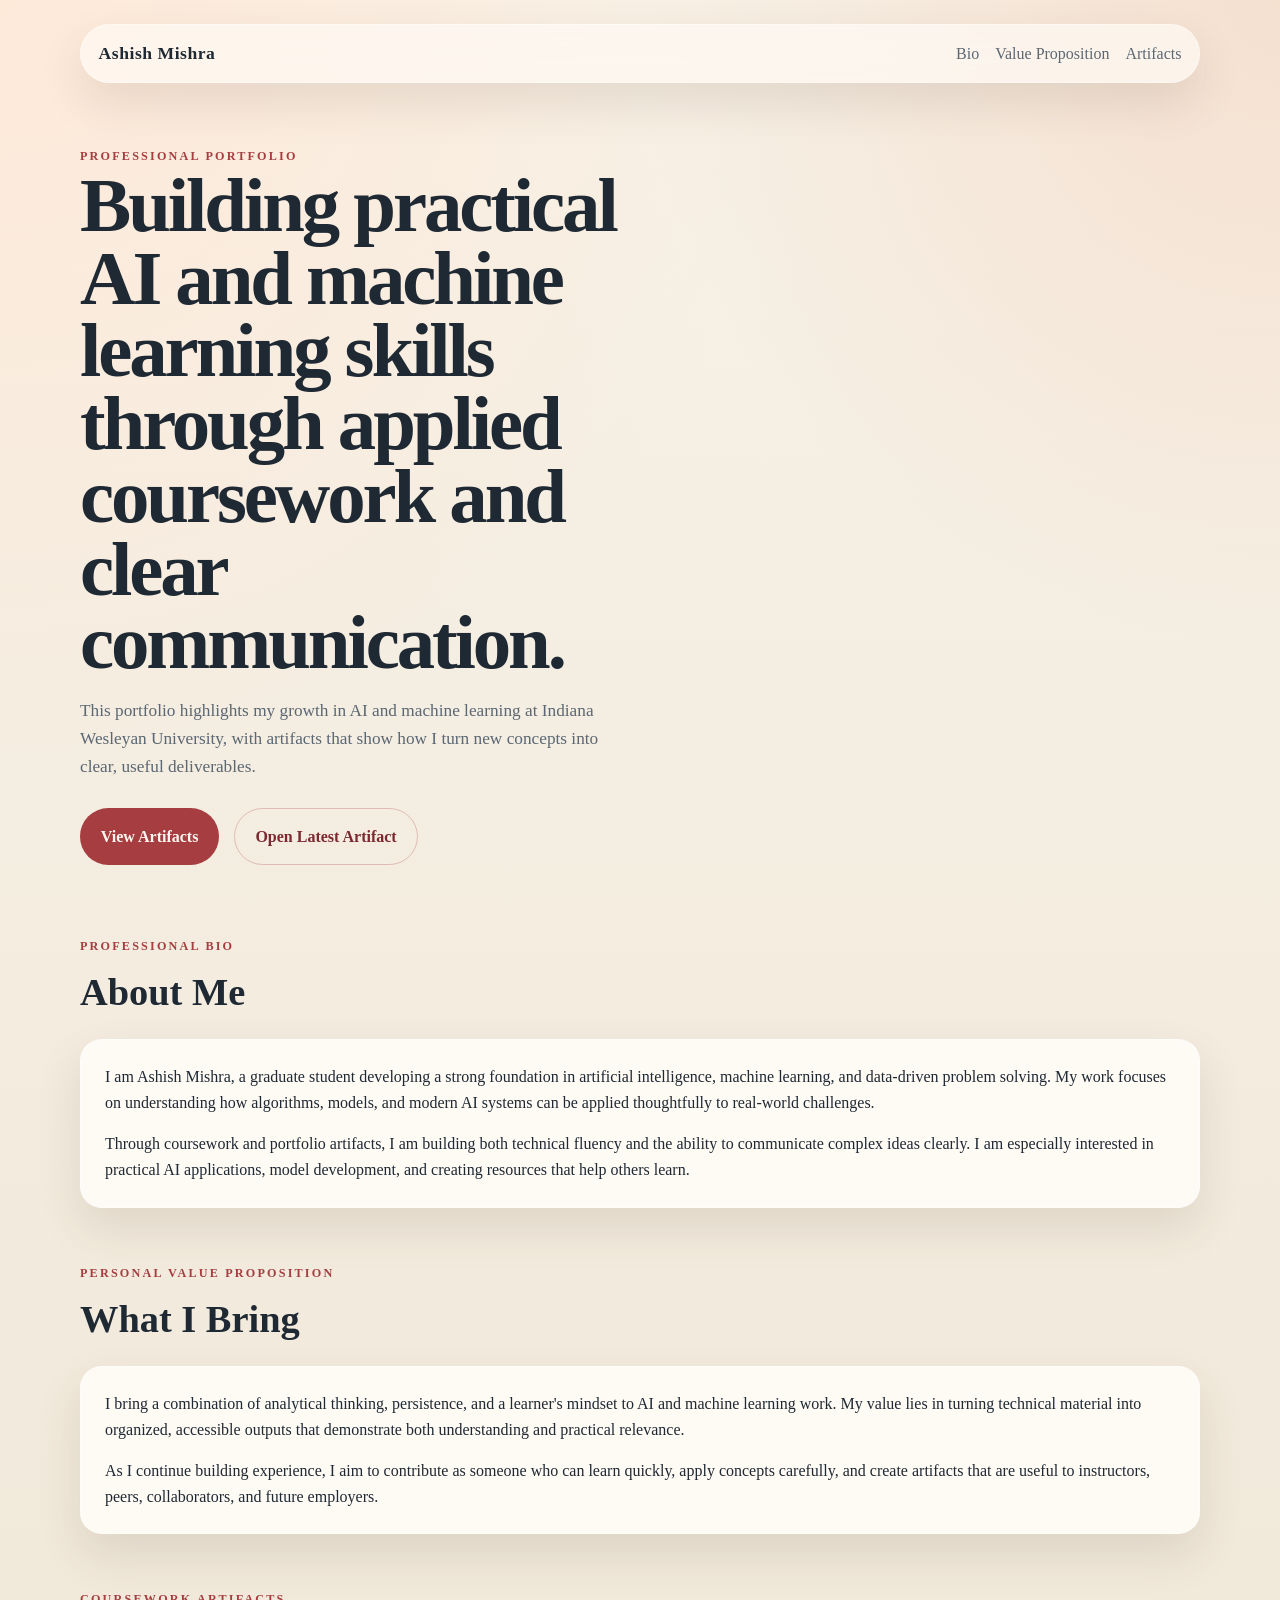
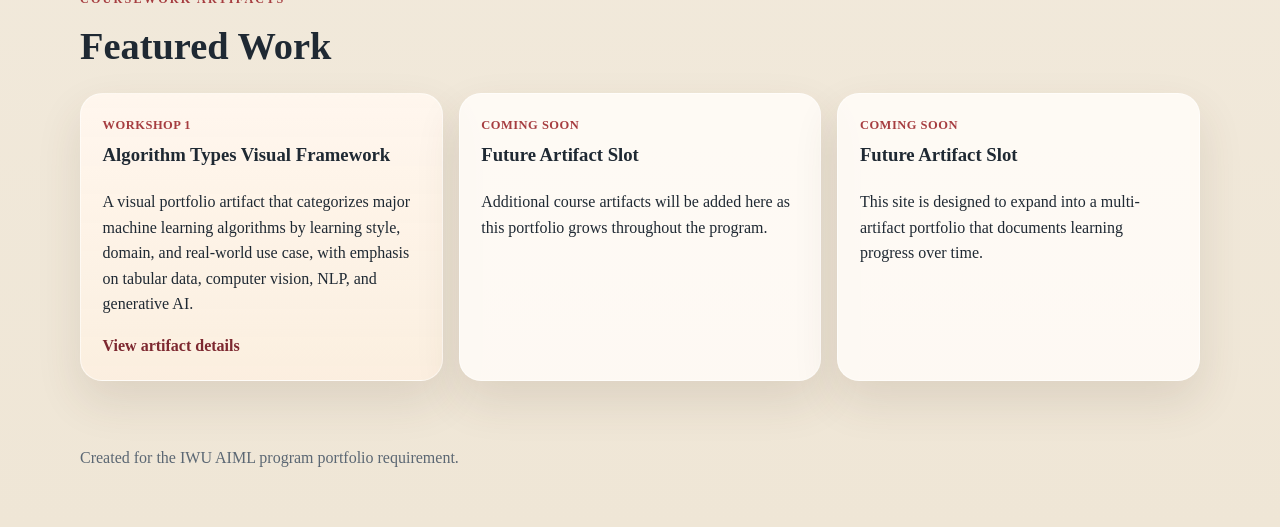
==== index.html @ a8a14ce5 "Create initial GitHub Pages portfolio site" ====
<!DOCTYPE html>
<html lang="en">
<head>
  <meta charset="UTF-8">
  <meta name="viewport" content="width=device-width, initial-scale=1.0">
  <title>Ashish Mishra | AI/ML Portfolio</title>
  <meta name="description" content="Professional portfolio for Ashish Mishra featuring AI and machine learning coursework artifacts.">
  <link rel="stylesheet" href="styles.css">
</head>
<body>
  <header class="hero">
    <nav class="nav">
      <a class="brand" href="index.html">Ashish Mishra</a>
      <div class="nav-links">
        <a href="#bio">Bio</a>
        <a href="#value">Value Proposition</a>
        <a href="#artifacts">Artifacts</a>
      </div>
    </nav>
    <section class="hero-content">
      <p class="eyebrow">Professional Portfolio</p>
      <h1>Building practical AI and machine learning skills through applied coursework and clear communication.</h1>
      <p class="lede">
        This portfolio highlights my growth in AI and machine learning at Indiana Wesleyan University,
        with artifacts that show how I turn new concepts into clear, useful deliverables.
      </p>
      <div class="hero-actions">
        <a class="button" href="#artifacts">View Artifacts</a>
        <a class="button button-secondary" href="artifact-algorithm-types.html">Open Latest Artifact</a>
      </div>
    </section>
  </header>

  <main>
    <section class="section" id="bio">
      <div class="section-heading">
        <p class="eyebrow">Professional Bio</p>
        <h2>About Me</h2>
      </div>
      <div class="card prose">
        <p>
          I am Ashish Mishra, a graduate student developing a strong foundation in artificial intelligence,
          machine learning, and data-driven problem solving. My work focuses on understanding how algorithms,
          models, and modern AI systems can be applied thoughtfully to real-world challenges.
        </p>
        <p>
          Through coursework and portfolio artifacts, I am building both technical fluency and the ability
          to communicate complex ideas clearly. I am especially interested in practical AI applications,
          model development, and creating resources that help others learn.
        </p>
      </div>
    </section>

    <section class="section" id="value">
      <div class="section-heading">
        <p class="eyebrow">Personal Value Proposition</p>
        <h2>What I Bring</h2>
      </div>
      <div class="card prose">
        <p>
          I bring a combination of analytical thinking, persistence, and a learner's mindset to AI and machine
          learning work. My value lies in turning technical material into organized, accessible outputs that
          demonstrate both understanding and practical relevance.
        </p>
        <p>
          As I continue building experience, I aim to contribute as someone who can learn quickly, apply
          concepts carefully, and create artifacts that are useful to instructors, peers, collaborators,
          and future employers.
        </p>
      </div>
    </section>

    <section class="section" id="artifacts">
      <div class="section-heading">
        <p class="eyebrow">Coursework Artifacts</p>
        <h2>Featured Work</h2>
      </div>
      <div class="artifact-grid">
        <article class="artifact-card artifact-card-featured">
          <p class="artifact-tag">Workshop 1</p>
          <h3>Algorithm Types Visual Framework</h3>
          <p>
            A visual portfolio artifact that categorizes major machine learning algorithms by learning style,
            domain, and real-world use case, with emphasis on tabular data, computer vision, NLP, and generative AI.
          </p>
          <a class="text-link" href="artifact-algorithm-types.html">View artifact details</a>
        </article>

        <article class="artifact-card">
          <p class="artifact-tag">Coming Soon</p>
          <h3>Future Artifact Slot</h3>
          <p>
            Additional course artifacts will be added here as this portfolio grows throughout the program.
          </p>
        </article>

        <article class="artifact-card">
          <p class="artifact-tag">Coming Soon</p>
          <h3>Future Artifact Slot</h3>
          <p>
            This site is designed to expand into a multi-artifact portfolio that documents learning progress over time.
          </p>
        </article>
      </div>
    </section>
  </main>

  <footer class="footer">
    <p>Created for the IWU AIML program portfolio requirement.</p>
  </footer>
</body>
</html>
---- styles.css ----
:root {
  --bg: #f5efe3;
  --surface: rgba(255, 252, 247, 0.88);
  --surface-strong: #fffdf8;
  --text: #1f2933;
  --muted: #5b6773;
  --line: rgba(31, 41, 51, 0.12);
  --accent: #a63d40;
  --accent-dark: #7d2830;
  --accent-soft: #f4d9c6;
  --shadow: 0 20px 45px rgba(84, 60, 44, 0.12);
  --radius: 22px;
  --max: 1120px;
}

* {
  box-sizing: border-box;
}

html {
  scroll-behavior: smooth;
}

body {
  margin: 0;
  font-family: Georgia, "Times New Roman", serif;
  color: var(--text);
  background:
    radial-gradient(circle at top left, rgba(255, 232, 214, 0.85), transparent 32%),
    radial-gradient(circle at top right, rgba(244, 217, 198, 0.7), transparent 26%),
    linear-gradient(180deg, #f7f1e7 0%, #efe6d6 100%);
  line-height: 1.6;
}

img {
  max-width: 100%;
  display: block;
}

a {
  color: inherit;
  text-decoration: none;
}

.hero,
.subpage-header {
  padding: 1.5rem 1.25rem 3rem;
}

.nav,
.hero-content,
.subpage-intro,
.section,
.footer {
  width: min(var(--max), calc(100% - 2rem));
  margin: 0 auto;
}

.nav {
  display: flex;
  align-items: center;
  justify-content: space-between;
  gap: 1rem;
  padding: 0.9rem 1.1rem;
  background: rgba(255, 250, 244, 0.7);
  border: 1px solid rgba(255, 255, 255, 0.45);
  backdrop-filter: blur(12px);
  border-radius: 999px;
  box-shadow: var(--shadow);
}

.brand {
  font-size: 1.1rem;
  font-weight: 700;
  letter-spacing: 0.03em;
}

.nav-links {
  display: flex;
  flex-wrap: wrap;
  gap: 1rem;
  color: var(--muted);
}

.hero-content,
.subpage-intro {
  padding-top: 4rem;
}

.hero-content h1,
.subpage-intro h1 {
  margin: 0.2rem 0 1rem;
  max-width: 14ch;
  font-size: clamp(2.7rem, 6vw, 5.5rem);
  line-height: 0.95;
  letter-spacing: -0.04em;
}

.lede {
  max-width: 62ch;
  font-size: 1.08rem;
  color: var(--muted);
}

.eyebrow {
  margin: 0;
  text-transform: uppercase;
  letter-spacing: 0.18em;
  font-size: 0.76rem;
  font-weight: 700;
  color: var(--accent);
}

.hero-actions {
  display: flex;
  flex-wrap: wrap;
  gap: 0.9rem;
  margin-top: 1.75rem;
}

.button,
.button-secondary {
  display: inline-flex;
  align-items: center;
  justify-content: center;
  padding: 0.9rem 1.3rem;
  border-radius: 999px;
  font-weight: 700;
  transition: transform 160ms ease, background 160ms ease;
}

.button {
  background: var(--accent);
  color: #fff8f1;
}

.button-secondary {
  background: transparent;
  color: var(--accent-dark);
  border: 1px solid rgba(166, 61, 64, 0.28);
}

.button:hover,
.button-secondary:hover,
.text-link:hover {
  transform: translateY(-1px);
}

.section {
  padding: 1.5rem 0 2rem;
}

.section-heading {
  margin-bottom: 1rem;
}

.section-heading h2 {
  margin: 0.35rem 0 0;
  font-size: clamp(1.8rem, 3vw, 2.6rem);
}

.card,
.artifact-card,
.info-card,
.image-frame {
  background: var(--surface);
  border: 1px solid rgba(255, 255, 255, 0.56);
  border-radius: var(--radius);
  box-shadow: var(--shadow);
}

.card,
.info-card {
  padding: 1.5rem;
}

.prose p {
  margin-top: 0;
}

.prose p:last-child {
  margin-bottom: 0;
}

.artifact-grid,
.info-grid {
  display: grid;
  gap: 1rem;
}

.artifact-grid {
  grid-template-columns: repeat(auto-fit, minmax(240px, 1fr));
}

.artifact-card {
  padding: 1.35rem;
}

.artifact-card-featured {
  background:
    linear-gradient(180deg, rgba(255, 247, 238, 0.96), rgba(252, 239, 224, 0.92));
}

.artifact-tag {
  margin: 0 0 0.3rem;
  color: var(--accent);
  font-weight: 700;
  letter-spacing: 0.04em;
  text-transform: uppercase;
  font-size: 0.78rem;
}

.artifact-card h3,
.info-card h3 {
  margin-top: 0;
}

.text-link {
  color: var(--accent-dark);
  font-weight: 700;
}

.artifact-page {
  padding-bottom: 2rem;
}

.image-frame {
  padding: 1rem;
}

.info-grid {
  grid-template-columns: repeat(auto-fit, minmax(240px, 1fr));
}

.footer {
  padding: 1rem 0 2.5rem;
  color: var(--muted);
}

@media (max-width: 720px) {
  .nav {
    border-radius: 28px;
    align-items: flex-start;
    flex-direction: column;
  }

  .hero-content,
  .subpage-intro {
    padding-top: 2.75rem;
  }

  .hero-content h1,
  .subpage-intro h1 {
    max-width: none;
  }
}
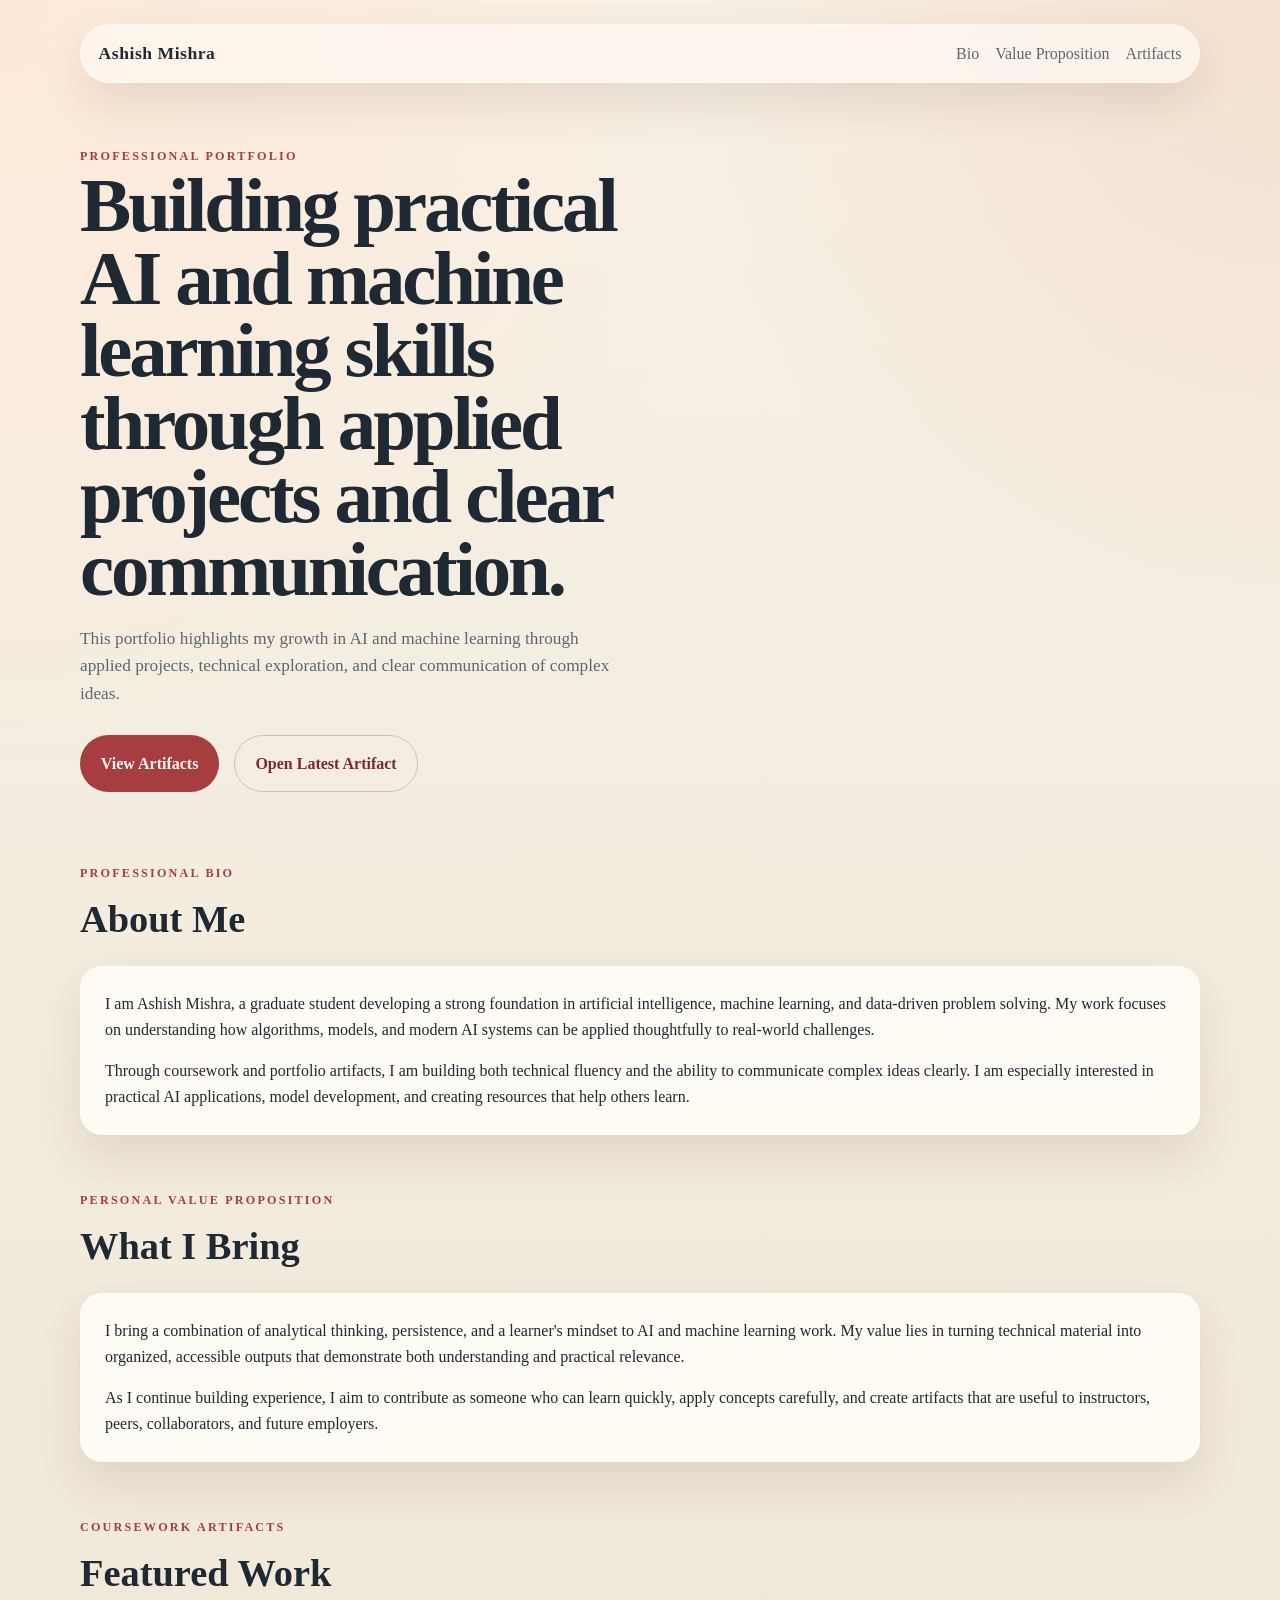
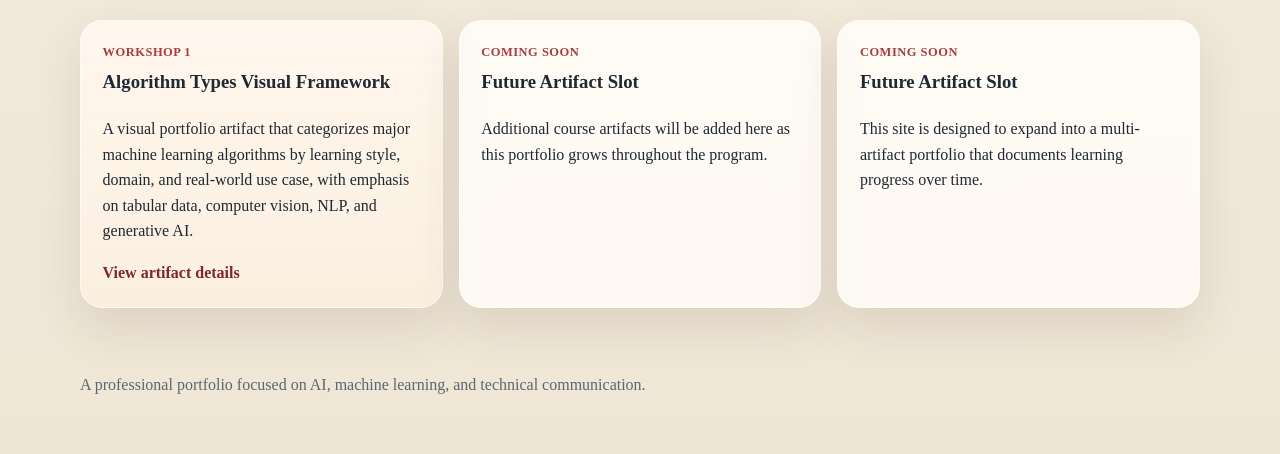
==== commit c19c8123: "Remove course-specific portfolio references" ====
--- a/index.html
+++ b/index.html
@@ -19,10 +19,10 @@
     </nav>
     <section class="hero-content">
       <p class="eyebrow">Professional Portfolio</p>
-      <h1>Building practical AI and machine learning skills through applied coursework and clear communication.</h1>
+      <h1>Building practical AI and machine learning skills through applied projects and clear communication.</h1>
       <p class="lede">
-        This portfolio highlights my growth in AI and machine learning at Indiana Wesleyan University,
-        with artifacts that show how I turn new concepts into clear, useful deliverables.
+        This portfolio highlights my growth in AI and machine learning through applied projects,
+        technical exploration, and clear communication of complex ideas.
       </p>
       <div class="hero-actions">
         <a class="button" href="#artifacts">View Artifacts</a>
@@ -106,7 +106,7 @@
   </main>
 
   <footer class="footer">
-    <p>Created for the IWU AIML program portfolio requirement.</p>
+    <p>A professional portfolio focused on AI, machine learning, and technical communication.</p>
   </footer>
 </body>
 </html>
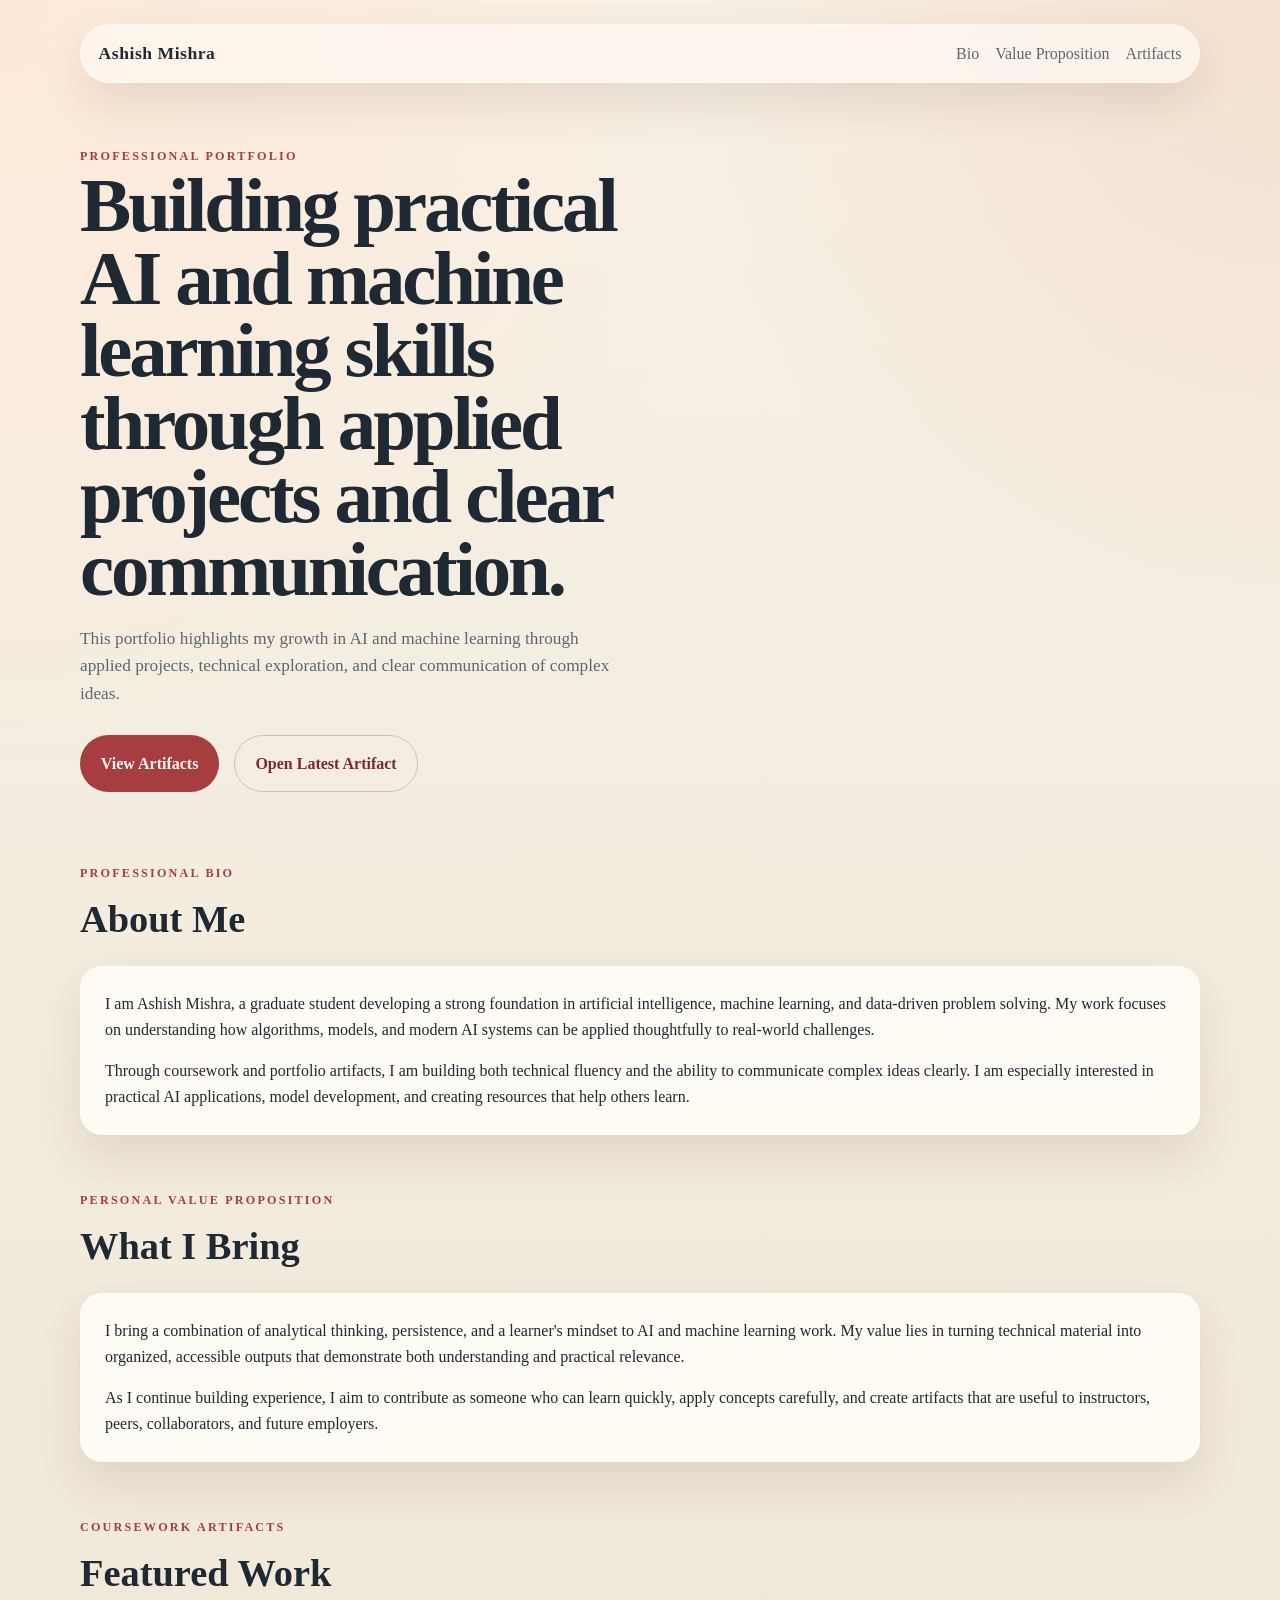
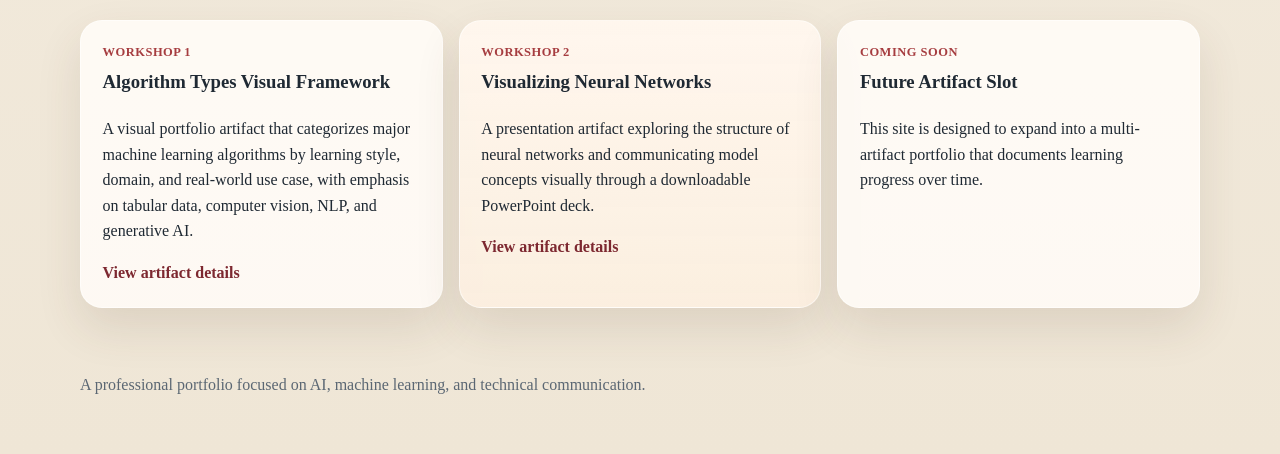
==== commit 1958d39c: "Add neural networks presentation to portfolio site" ====
--- a/index.html
+++ b/index.html
@@ -26,7 +26,7 @@
       </p>
       <div class="hero-actions">
         <a class="button" href="#artifacts">View Artifacts</a>
-        <a class="button button-secondary" href="artifact-algorithm-types.html">Open Latest Artifact</a>
+        <a class="button button-secondary" href="artifact-visualizing-neural-networks.html">Open Latest Artifact</a>
       </div>
     </section>
   </header>
@@ -76,7 +76,7 @@
         <h2>Featured Work</h2>
       </div>
       <div class="artifact-grid">
-        <article class="artifact-card artifact-card-featured">
+        <article class="artifact-card">
           <p class="artifact-tag">Workshop 1</p>
           <h3>Algorithm Types Visual Framework</h3>
           <p>
@@ -86,12 +86,14 @@
           <a class="text-link" href="artifact-algorithm-types.html">View artifact details</a>
         </article>
 
-        <article class="artifact-card">
-          <p class="artifact-tag">Coming Soon</p>
-          <h3>Future Artifact Slot</h3>
+        <article class="artifact-card artifact-card-featured">
+          <p class="artifact-tag">Workshop 2</p>
+          <h3>Visualizing Neural Networks</h3>
           <p>
-            Additional course artifacts will be added here as this portfolio grows throughout the program.
+            A presentation artifact exploring the structure of neural networks and communicating model concepts
+            visually through a downloadable PowerPoint deck.
           </p>
+          <a class="text-link" href="artifact-visualizing-neural-networks.html">View artifact details</a>
         </article>
 
         <article class="artifact-card">
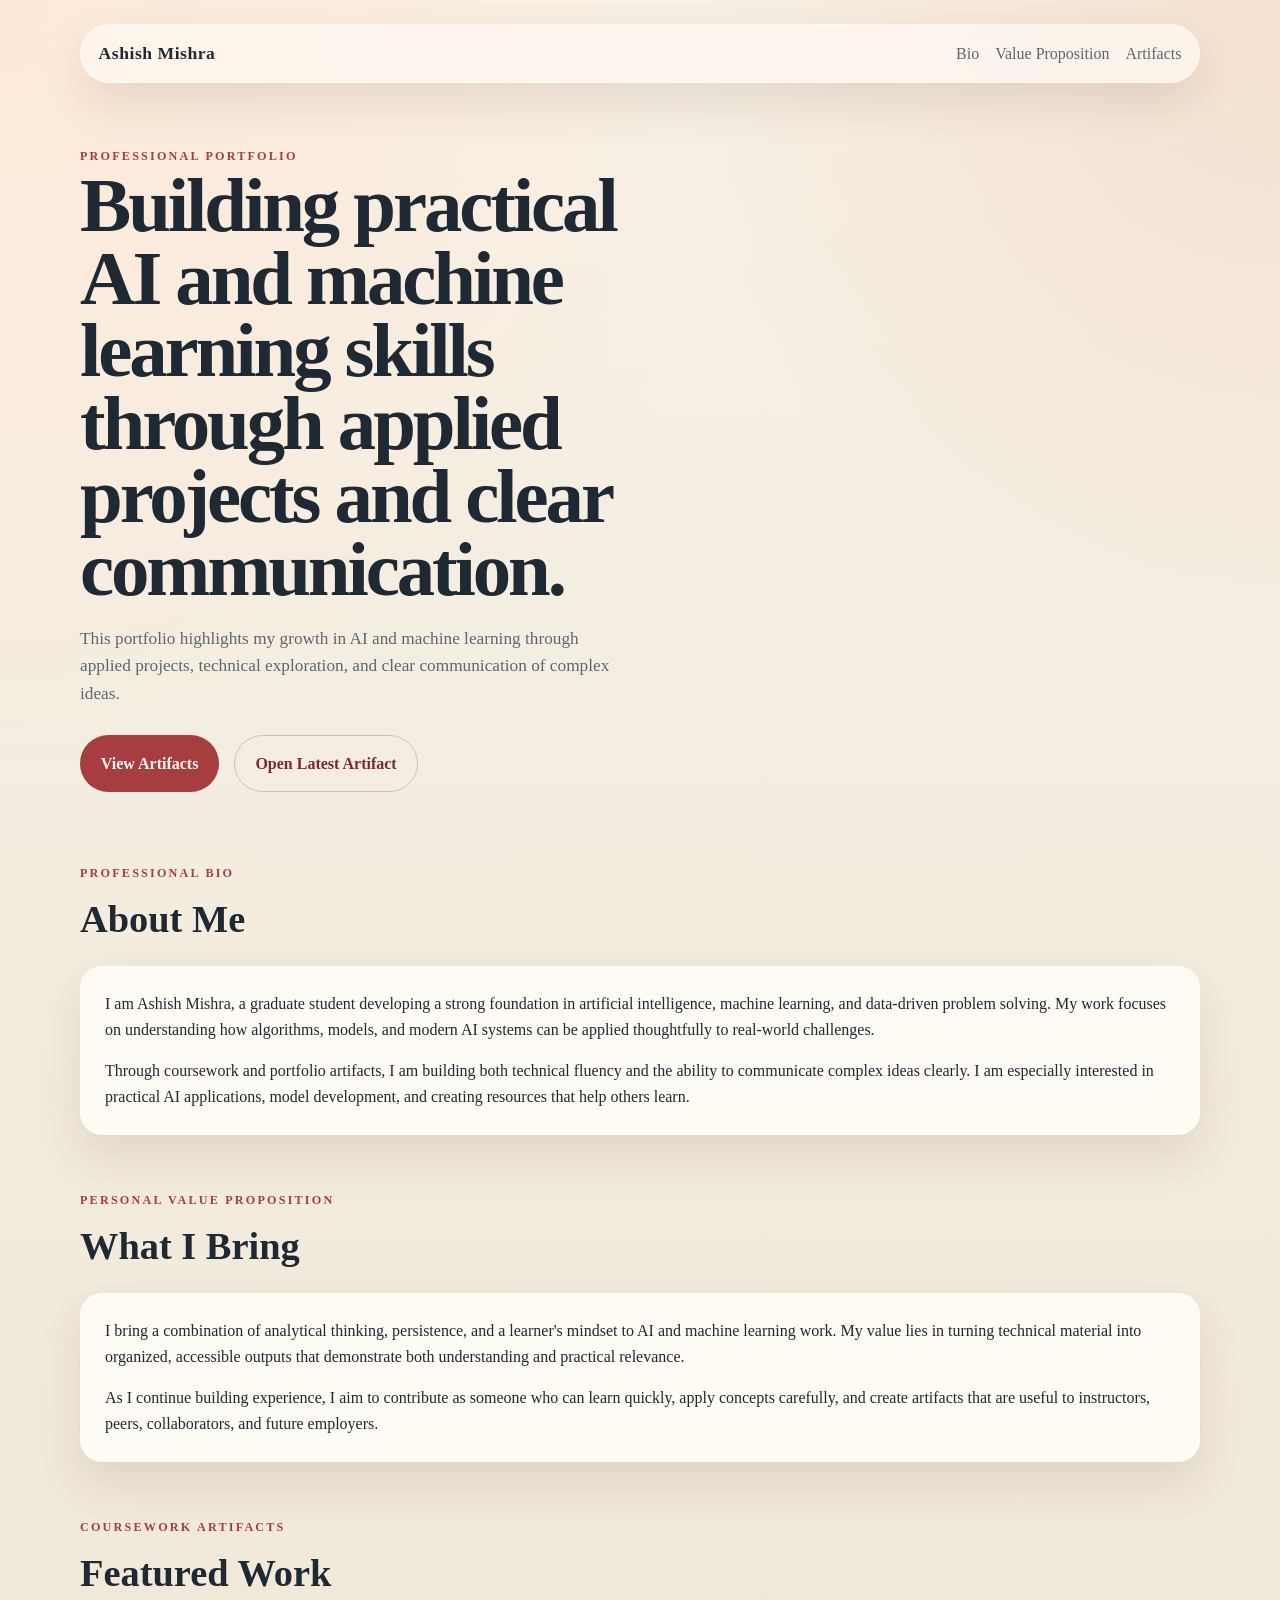
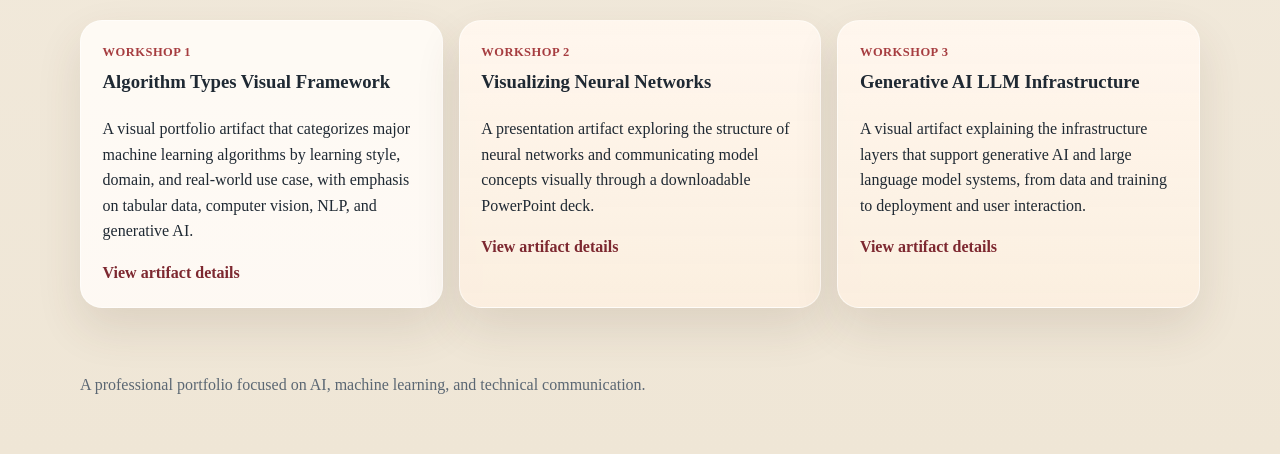
==== commit f9747915: "Add generative AI LLM infrastructure artifact" ====
--- a/index.html
+++ b/index.html
@@ -26,7 +26,7 @@
       </p>
       <div class="hero-actions">
         <a class="button" href="#artifacts">View Artifacts</a>
-        <a class="button button-secondary" href="artifact-visualizing-neural-networks.html">Open Latest Artifact</a>
+        <a class="button button-secondary" href="artifact-generative-ai-llm-infrastructure.html">Open Latest Artifact</a>
       </div>
     </section>
   </header>
@@ -96,12 +96,14 @@
           <a class="text-link" href="artifact-visualizing-neural-networks.html">View artifact details</a>
         </article>
 
-        <article class="artifact-card">
-          <p class="artifact-tag">Coming Soon</p>
-          <h3>Future Artifact Slot</h3>
+        <article class="artifact-card artifact-card-featured">
+          <p class="artifact-tag">Workshop 3</p>
+          <h3>Generative AI LLM Infrastructure</h3>
           <p>
-            This site is designed to expand into a multi-artifact portfolio that documents learning progress over time.
+            A visual artifact explaining the infrastructure layers that support generative AI and large language
+            model systems, from data and training to deployment and user interaction.
           </p>
+          <a class="text-link" href="artifact-generative-ai-llm-infrastructure.html">View artifact details</a>
         </article>
       </div>
     </section>
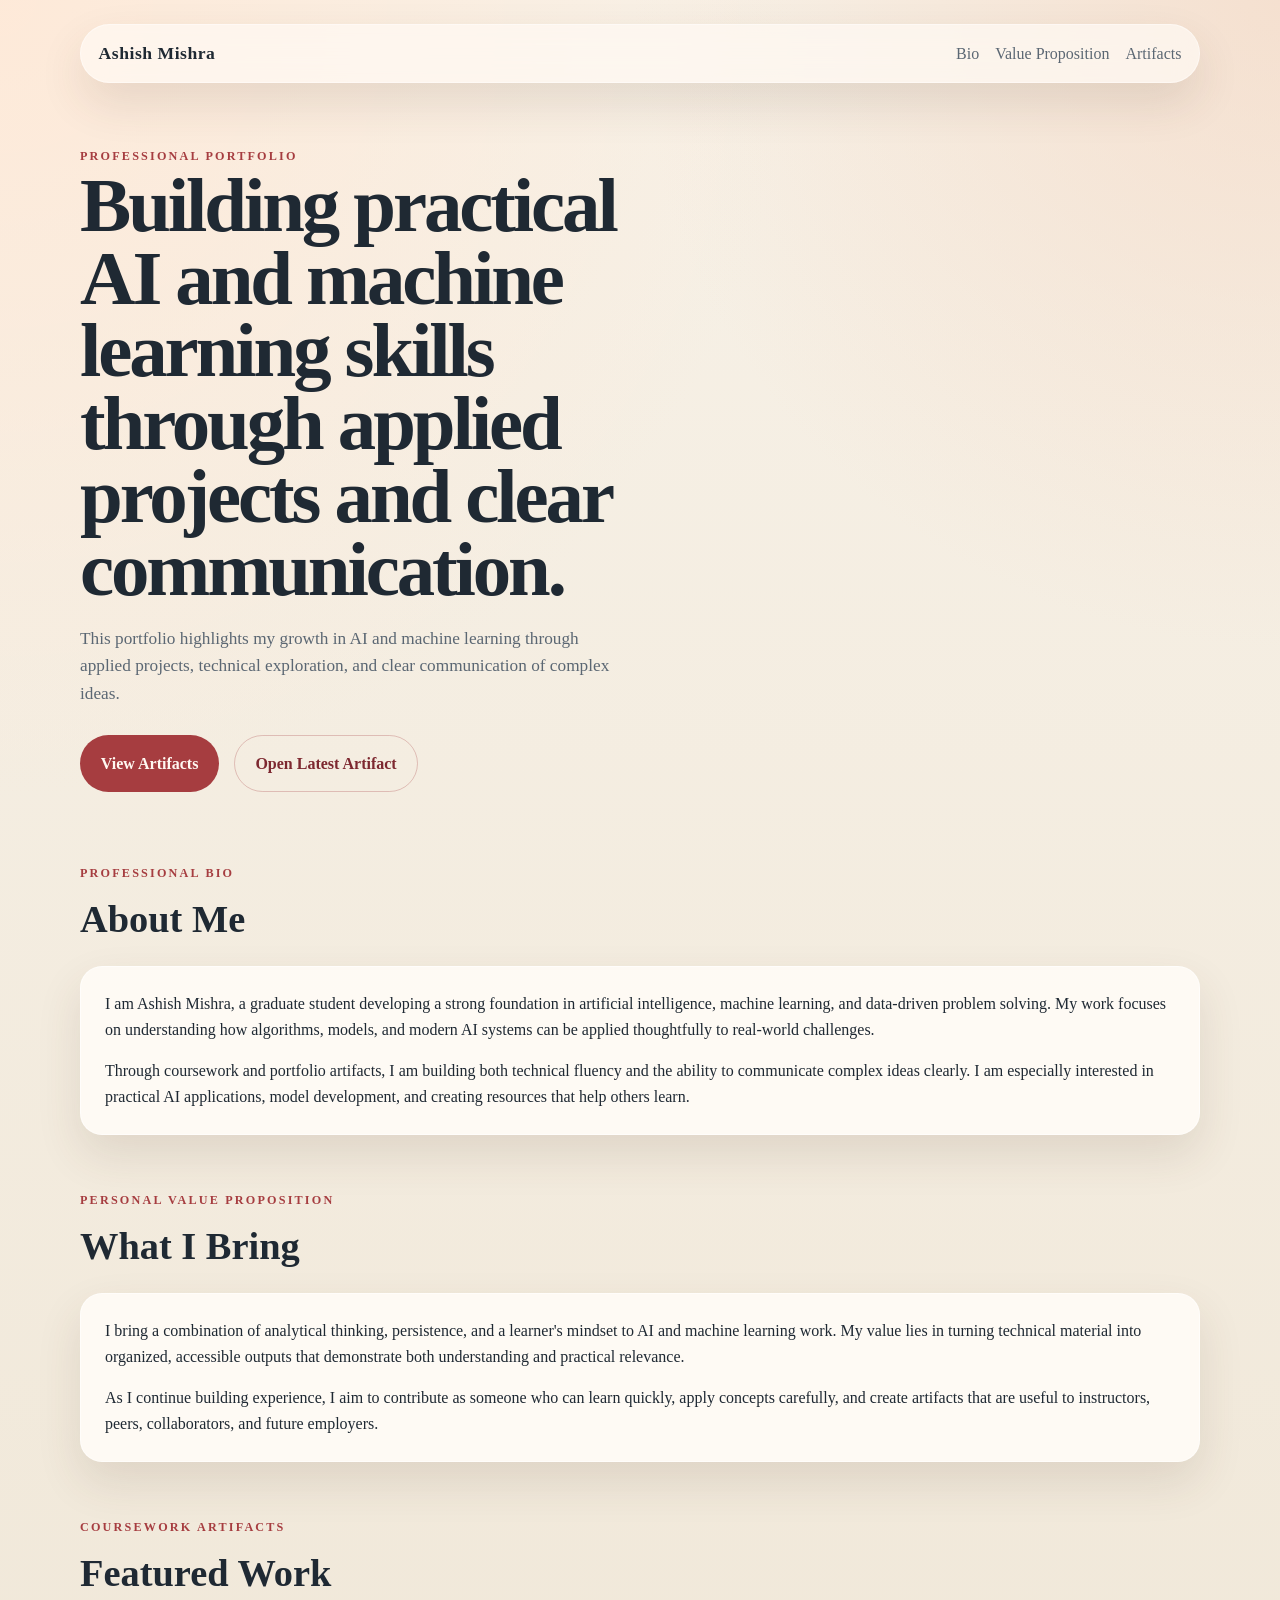
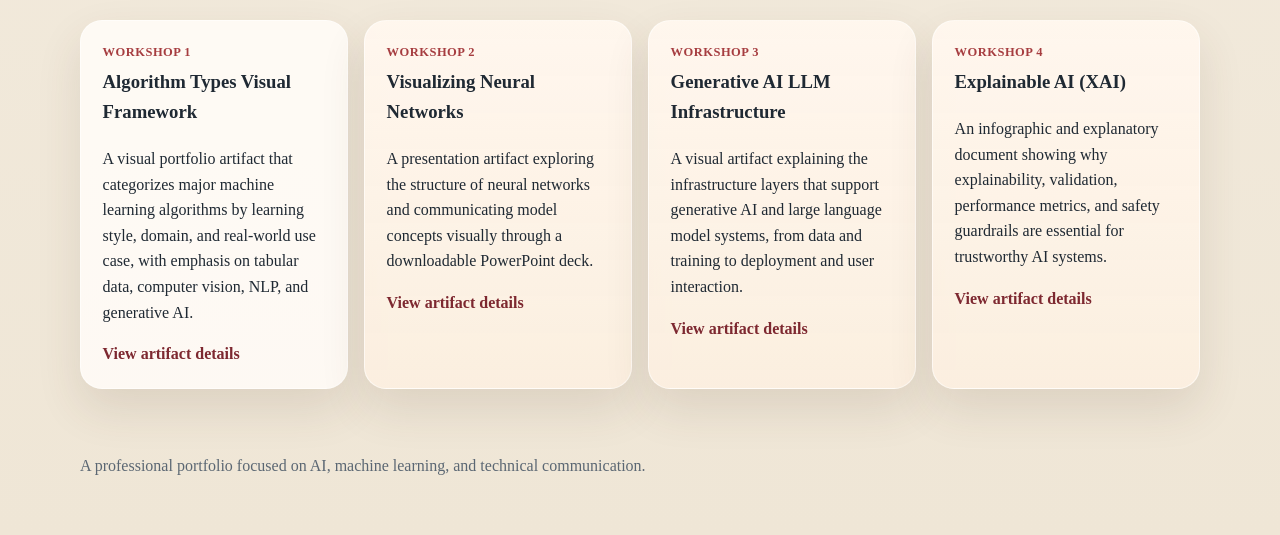
==== commit e942972b: "Add explainable AI portfolio artifact" ====
--- a/index.html
+++ b/index.html
@@ -26,7 +26,7 @@
       </p>
       <div class="hero-actions">
         <a class="button" href="#artifacts">View Artifacts</a>
-        <a class="button button-secondary" href="artifact-generative-ai-llm-infrastructure.html">Open Latest Artifact</a>
+        <a class="button button-secondary" href="artifact-explainable-ai-xai.html">Open Latest Artifact</a>
       </div>
     </section>
   </header>
@@ -105,6 +105,16 @@
           </p>
           <a class="text-link" href="artifact-generative-ai-llm-infrastructure.html">View artifact details</a>
         </article>
+
+        <article class="artifact-card artifact-card-featured">
+          <p class="artifact-tag">Workshop 4</p>
+          <h3>Explainable AI (XAI)</h3>
+          <p>
+            An infographic and explanatory document showing why explainability, validation, performance metrics,
+            and safety guardrails are essential for trustworthy AI systems.
+          </p>
+          <a class="text-link" href="artifact-explainable-ai-xai.html">View artifact details</a>
+        </article>
       </div>
     </section>
   </main>
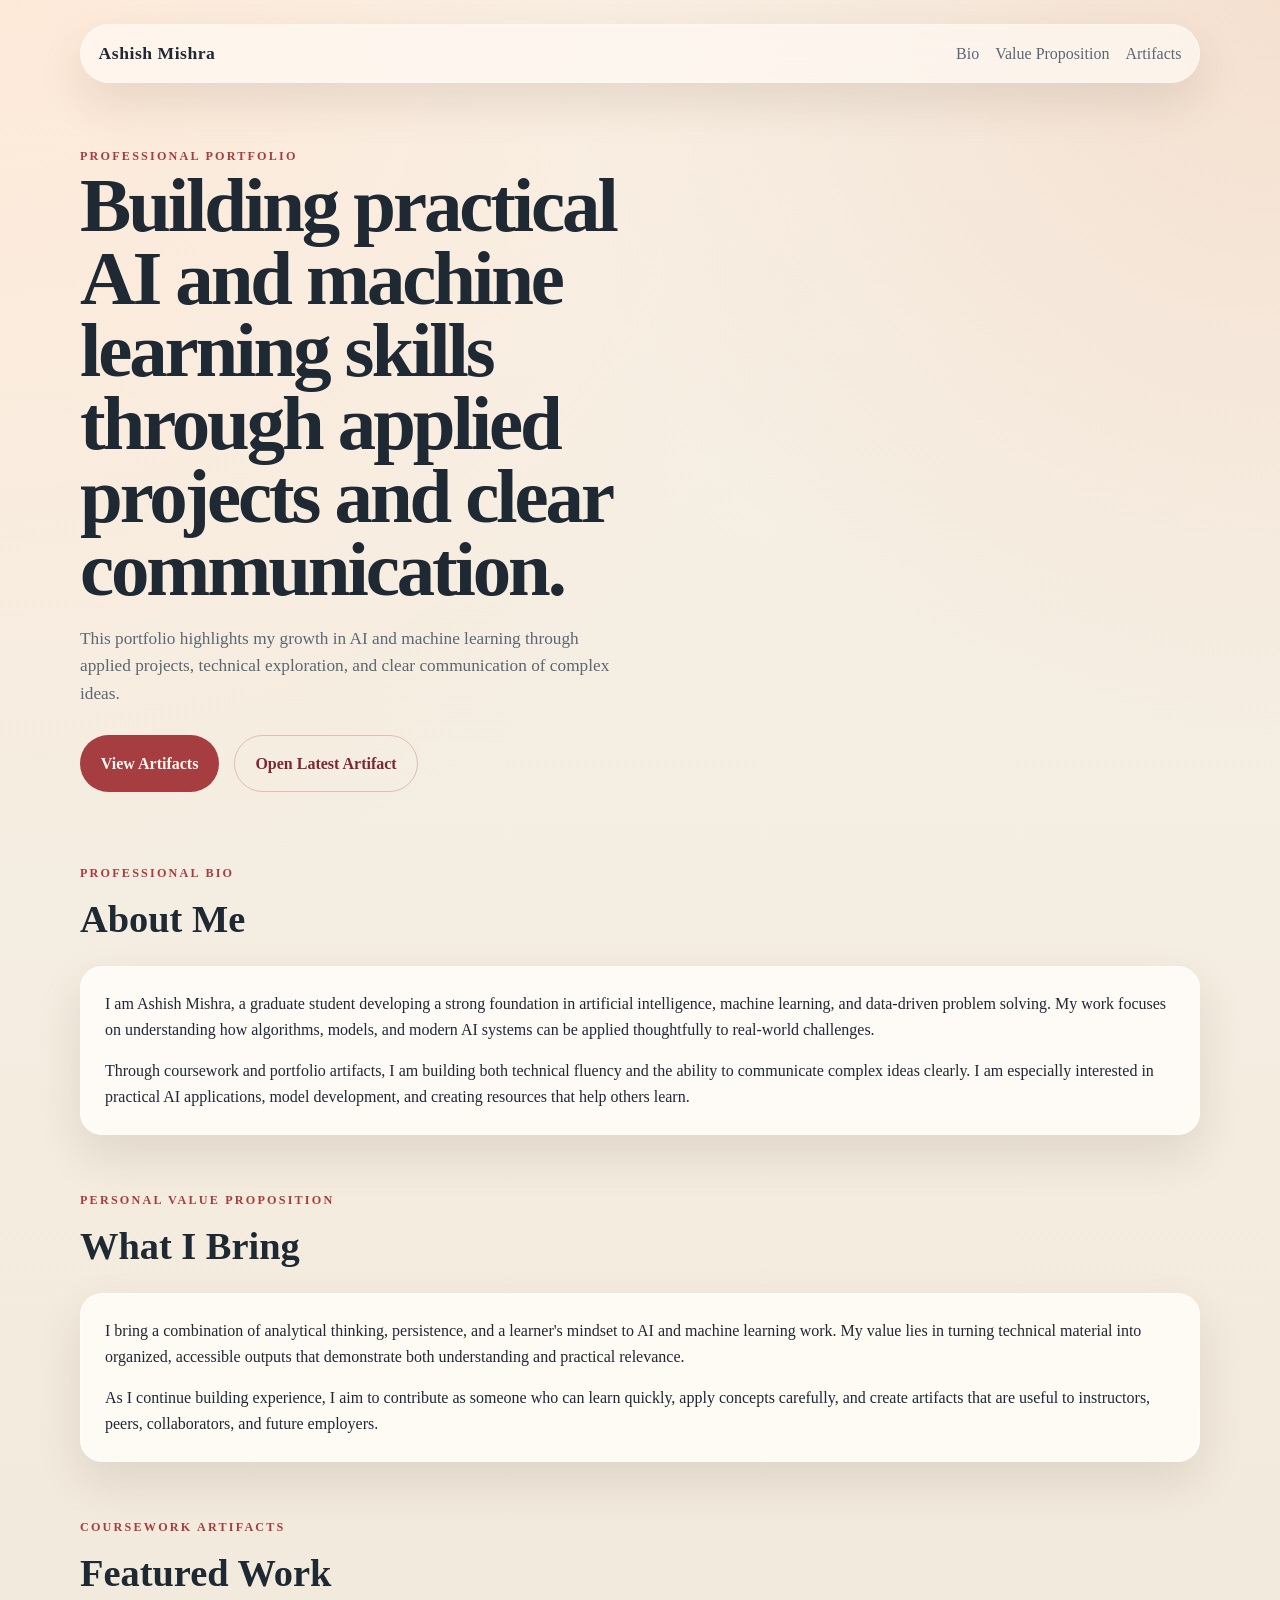
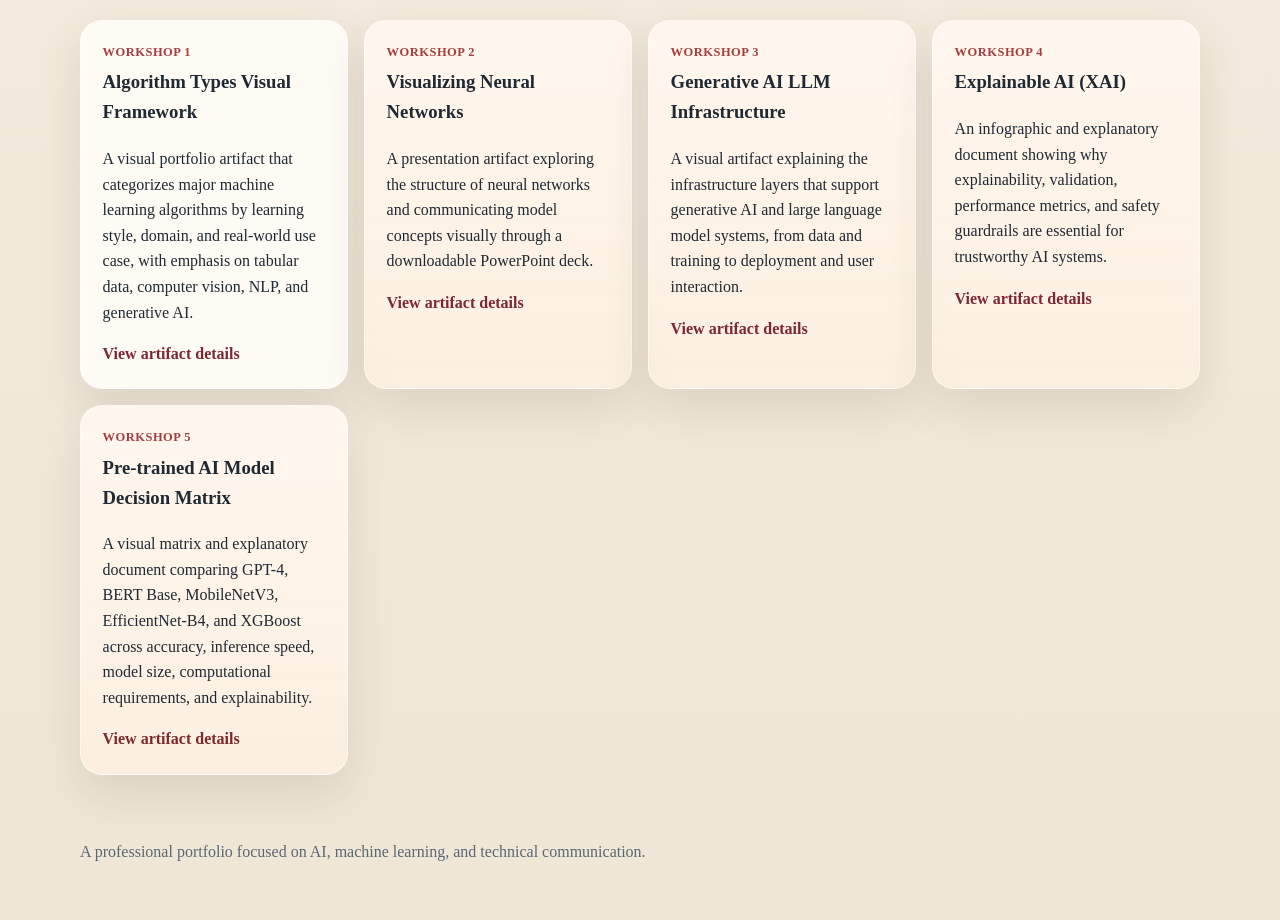
==== commit b5a734e7: "Add pre-trained AI model portfolio artifact" ====
--- a/index.html
+++ b/index.html
@@ -26,7 +26,7 @@
       </p>
       <div class="hero-actions">
         <a class="button" href="#artifacts">View Artifacts</a>
-        <a class="button button-secondary" href="artifact-explainable-ai-xai.html">Open Latest Artifact</a>
+        <a class="button button-secondary" href="artifact-pre-trained-ai-model.html">Open Latest Artifact</a>
       </div>
     </section>
   </header>
@@ -115,6 +115,17 @@
           </p>
           <a class="text-link" href="artifact-explainable-ai-xai.html">View artifact details</a>
         </article>
+
+        <article class="artifact-card artifact-card-featured">
+          <p class="artifact-tag">Workshop 5</p>
+          <h3>Pre-trained AI Model Decision Matrix</h3>
+          <p>
+            A visual matrix and explanatory document comparing GPT-4, BERT Base, MobileNetV3,
+            EfficientNet-B4, and XGBoost across accuracy, inference speed, model size,
+            computational requirements, and explainability.
+          </p>
+          <a class="text-link" href="artifact-pre-trained-ai-model.html">View artifact details</a>
+        </article>
       </div>
     </section>
   </main>
